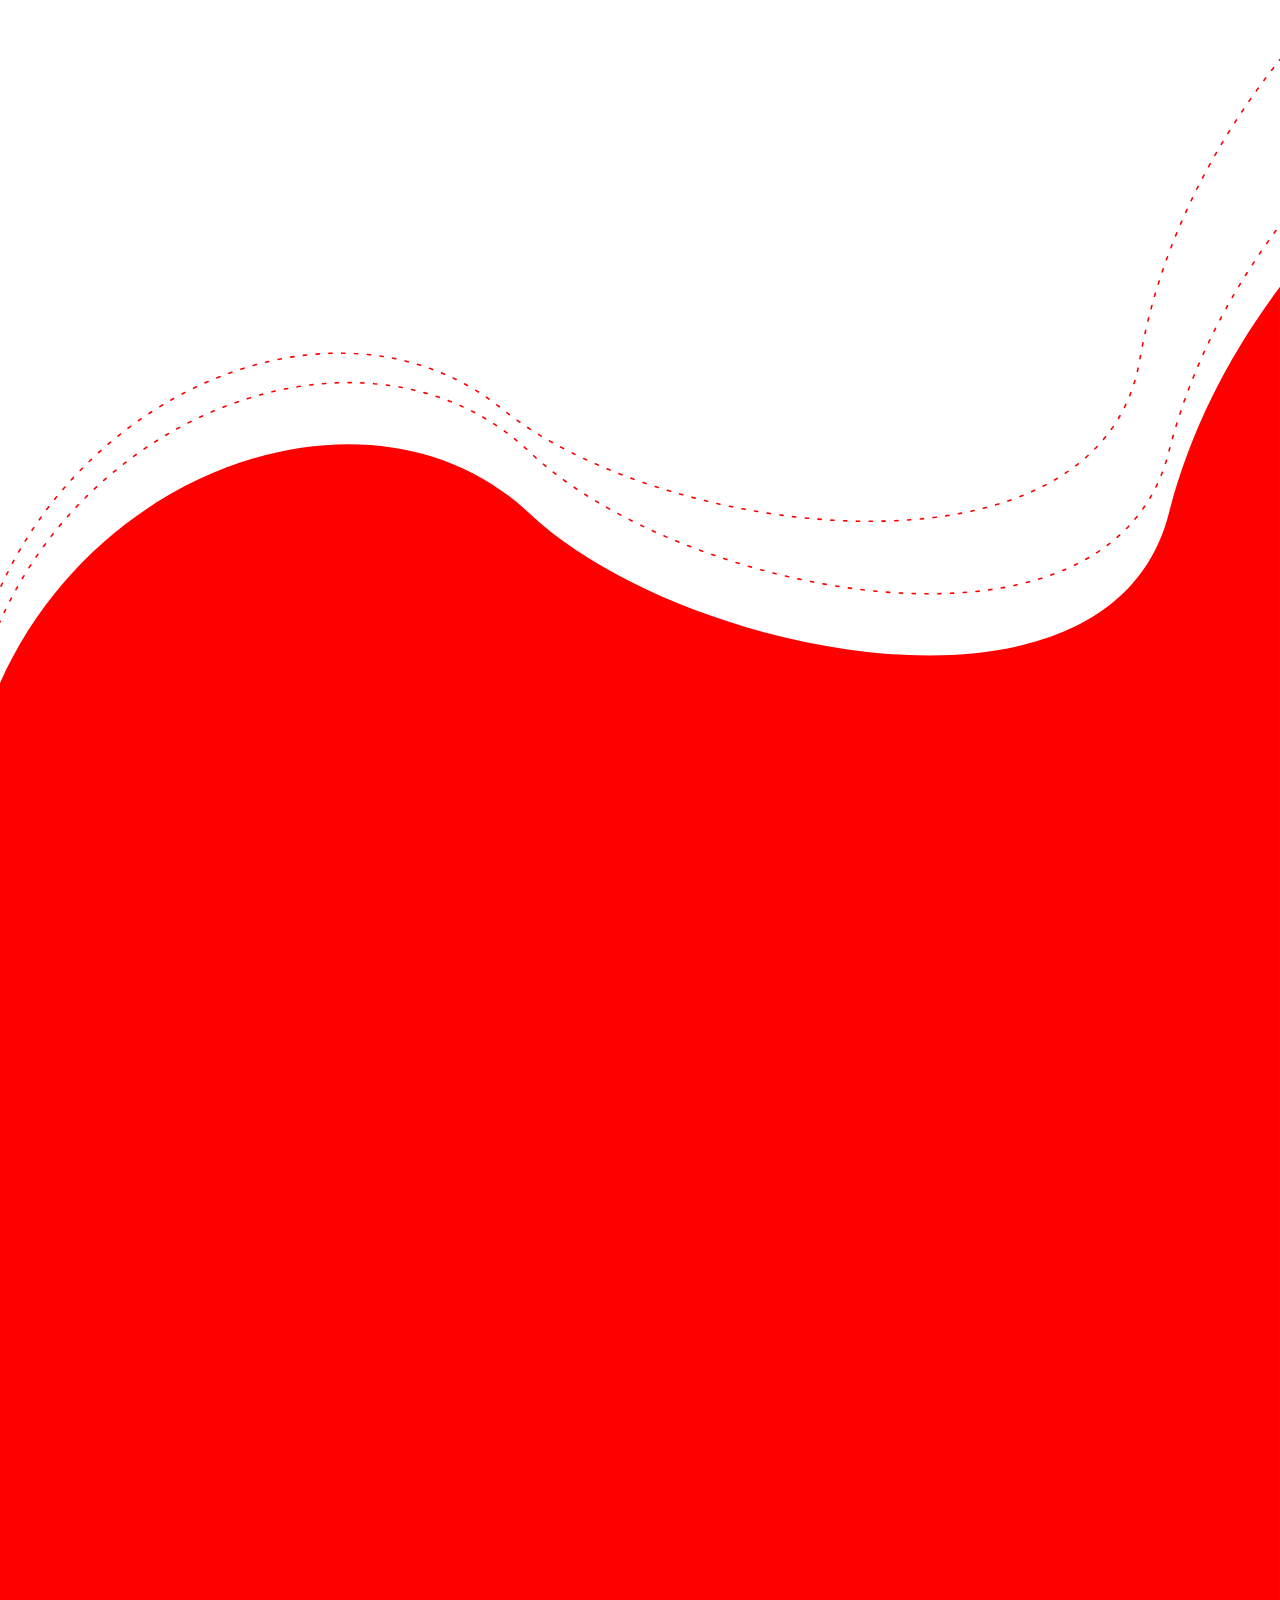
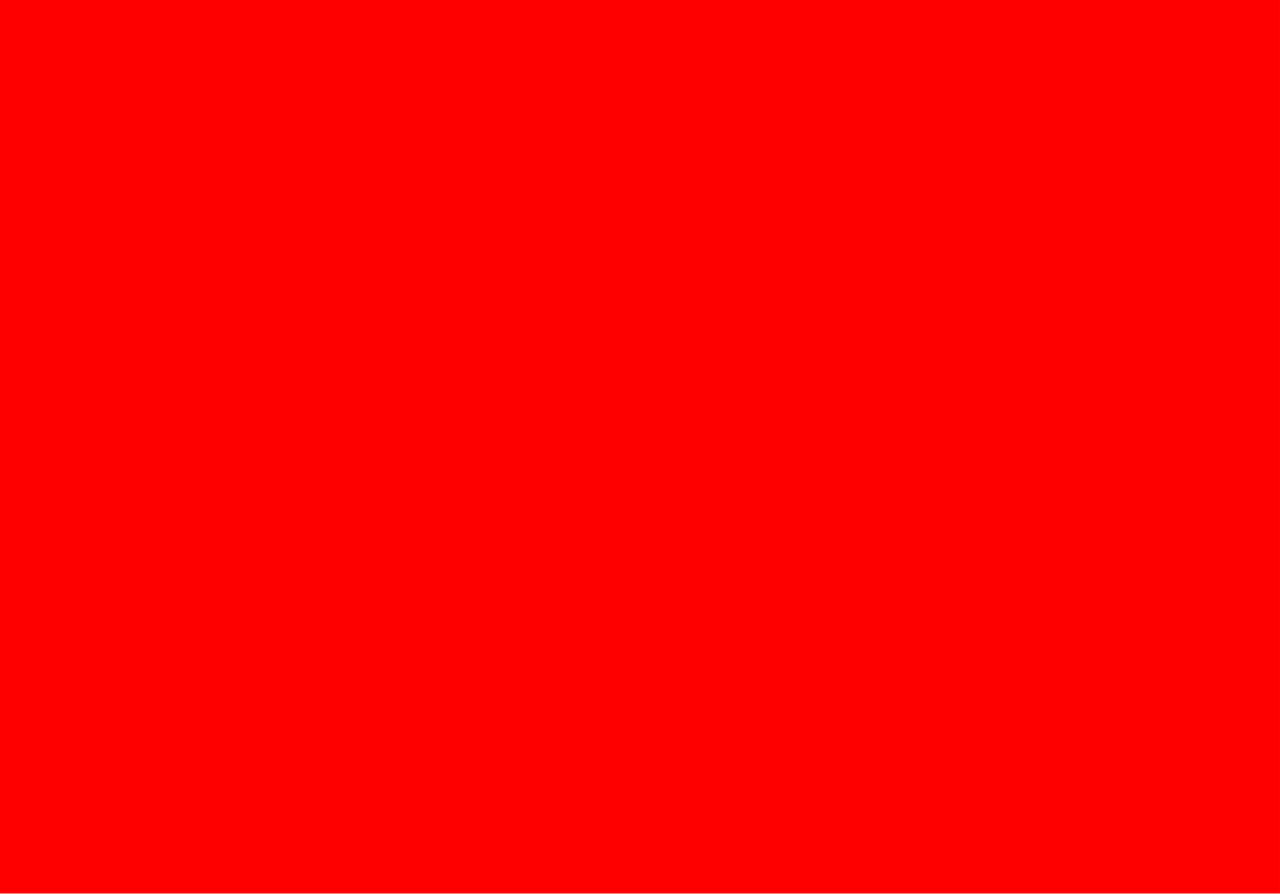
==== Dynamic Card Design/index.html @ 4f3ccba0 "Initialize project and added svg" ====
<html lang="en">
<head>

    <meta charset="utf-8" />
 <link rel="stylesheet" href="style.css" type="text/css" />
    <meta http-equiv="X-UA-Compatible" content="IE=edge">
    <meta name="viewport" content="width=device-width, initial-scale=1.0">
    <title>Dynamic Card Design</title>
</head>
<body>

    <main>
        <svg viewBox="0 0 1600 3117" fill-rule="evenodd" clip-rule="evenodd" stroke-linecap="round"
            stroke-linejoin="round" stroke-miterlimit="1.5">
            <g transform="scale(1 3.46333)">
                <path fill="none" d="M0 0h1600v900H0z" />
                <clipPath id="a">
                    <path d="M0 0h1600v900H0z" />
                </clipPath>
                <g clip-path="url(#a)">
                    <path class="background-svg"
                        d="M-46 310.394C-46 185.37 428.859 121.65 662 185.37c187.041 51.122 725.45 83.462 799 0 93.96-106.612 469-174.11 602-174.11s-84.67 981.425-84.67 981.425H-46v-682.29z"
                        fill="#ff0000" />
                    <path class="background-stroke"
                        d="M-46 1075c0-433 474.859-653.688 708-433 187.041 177.051 725.45 289.057 799 0 93.96-369.233 469-603 602-603"
                        fill="none" stroke="#ff0000" stroke-width="2" stroke-dasharray="4 12 0 0"
                        transform="matrix(1 0 0 .28874 0 -22.233)" />
                    <path class="background-stroke"
                        d="M-46 1075c0-433 474.859-653.688 708-433 187.041 177.051 725.45 289.057 799 0 93.96-369.233 469-603 602-603"
                        fill="none" stroke="#ff0000" stroke-width="2" stroke-dasharray="4 12 0 0"
                        transform="matrix(.997 -.02233 .07732 .28787 -81.512 -22.33)" />
                </g>
            </g>
        </svg>
    </main>

    <script src="index.js"></script>
</body>
</html>
---- Dynamic Card Design/style.css ----
*{
    margin: 0;
    padding: 0;
    box-sizing: border-box;
    font-family: 'Roboto', sans-serif;
}

*:before,
*:after {
    box-sizing: border-box;
}
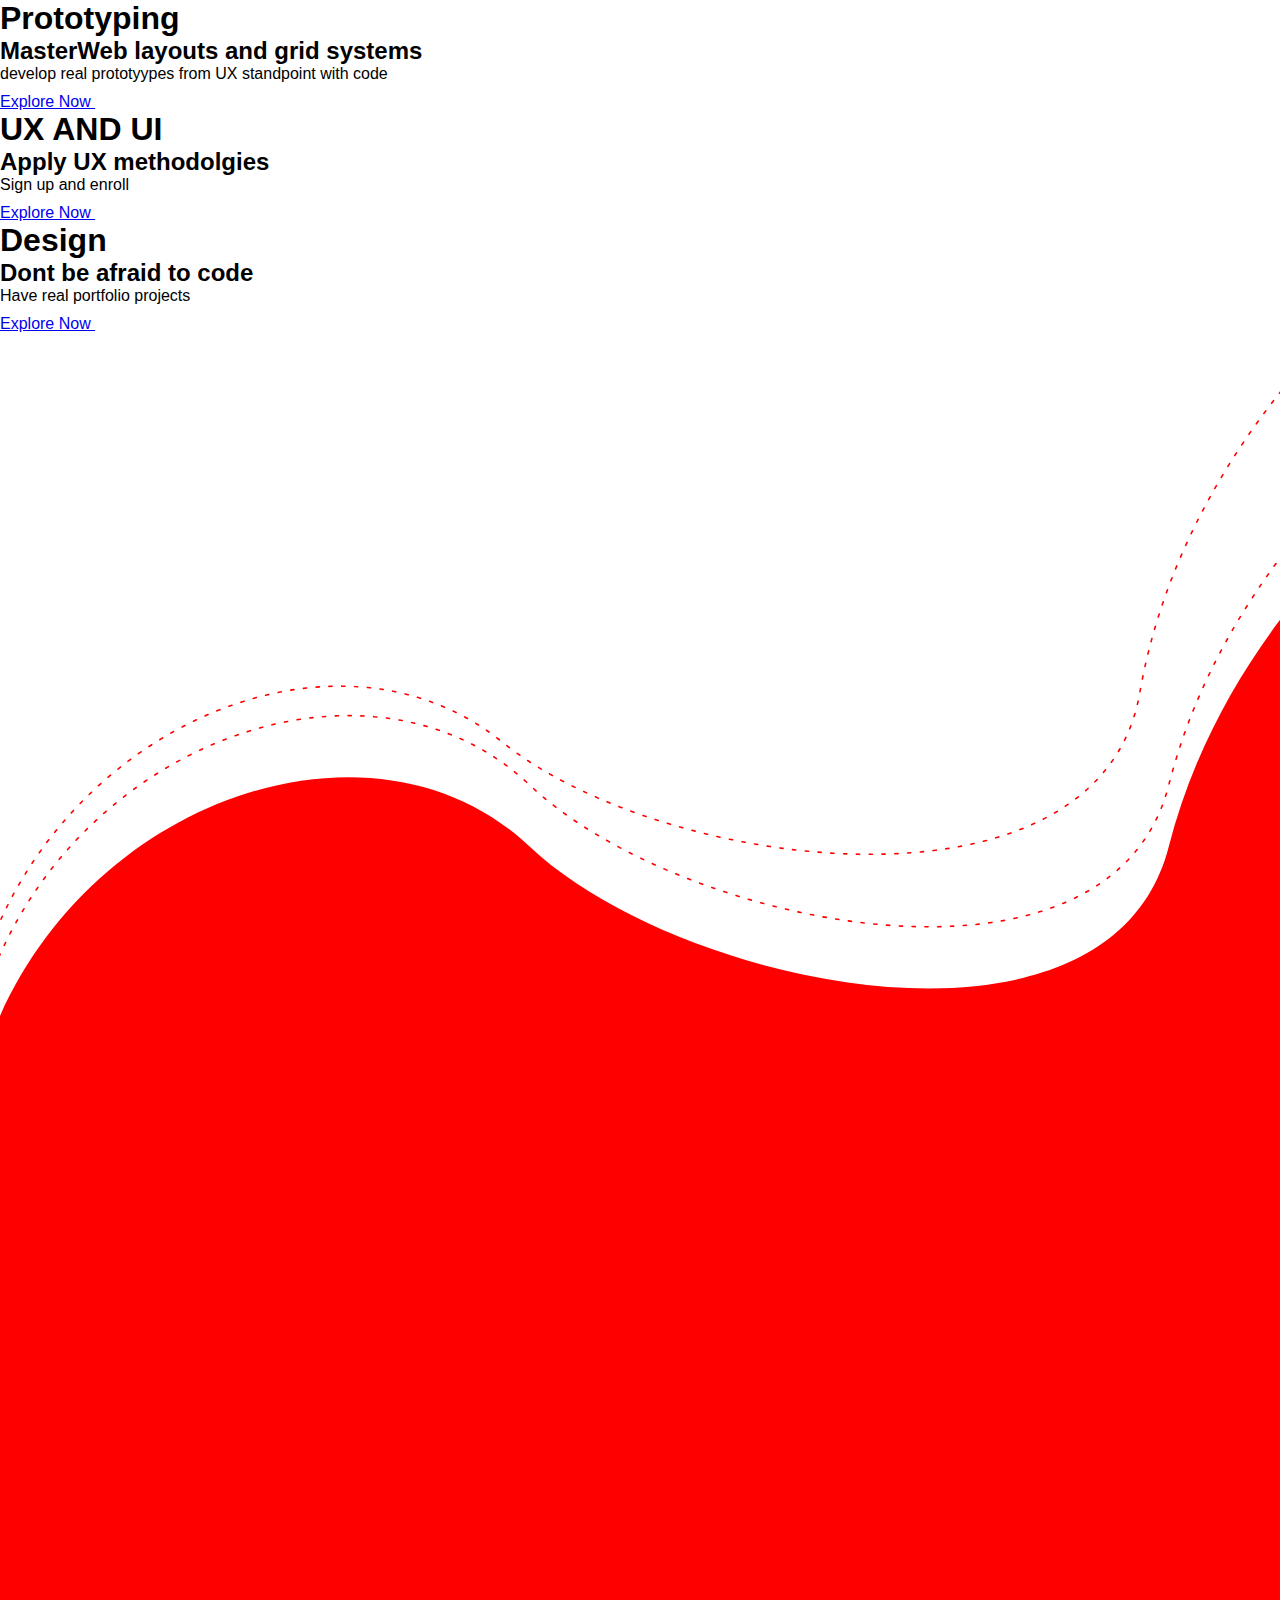
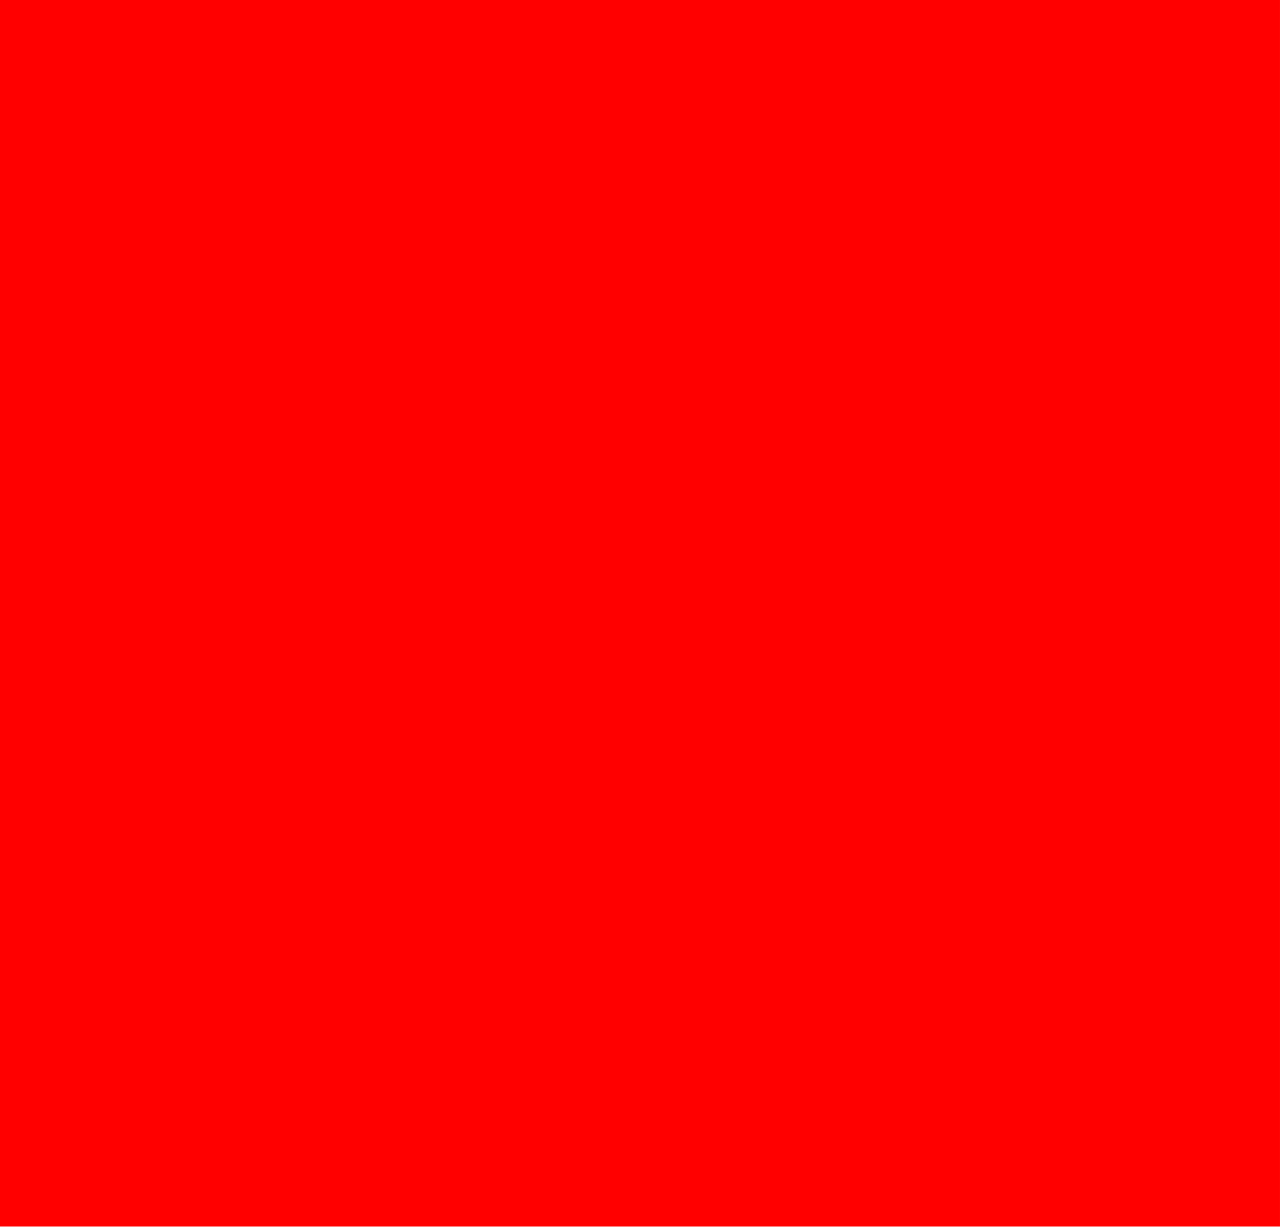
==== commit 27a673c6: "html skeleton done" ====
--- a/Dynamic Card Design/index.html
+++ b/Dynamic Card Design/index.html
@@ -8,6 +8,61 @@
     <title>Dynamic Card Design</title>
 </head>
 <body>
+
+    <section>
+        <div class="card">
+            <div class="card-body">
+            
+                <h1>Prototyping</h1>
+                <h2>MasterWeb layouts and grid systems</h2>
+                <p>develop real prototyypes from UX standpoint with code</p>
+             </div>
+             <div class="card-button">
+                <a href="$">Explore Now <svg style="width:24px;height:24px" viewBox="0 0 24 24">
+                    <path fill="#ffffff"
+                        d="M4,11V13H16L10.5,18.5L11.92,19.92L19.84,12L11.92,4.08L10.5,5.5L16,11H4Z" />
+                </svg>
+            </a>
+             </div>
+
+        </div>
+
+        <div class="card">
+            <div class="card-body">
+            
+                <h1>UX AND UI</h1>
+                <h2>Apply UX methodolgies</h2>
+                <p>Sign up and enroll</p>
+             </div>
+             <div class="card-button">
+                <a href="$">Explore Now <svg style="width:24px;height:24px" viewBox="0 0 24 24">
+                    <path fill="#ffffff"
+                        d="M4,11V13H16L10.5,18.5L11.92,19.92L19.84,12L11.92,4.08L10.5,5.5L16,11H4Z" />
+                </svg>
+            </a>
+             </div>
+
+        </div>
+
+        <div class="card">
+            <div class="card-body">
+            
+                <h1>Design</h1>
+                <h2>Dont be afraid to code</h2>
+                <p>Have real portfolio projects</p>
+             </div>
+             <div class="card-button">
+                <a href="$">Explore Now <svg style="width:24px;height:24px" viewBox="0 0 24 24">
+                    <path fill="#ffffff"
+                        d="M4,11V13H16L10.5,18.5L11.92,19.92L19.84,12L11.92,4.08L10.5,5.5L16,11H4Z" />
+                </svg>
+            </a>
+             </div>
+
+        </div>
+        
+    </section>
+
 
     <main>
         <svg viewBox="0 0 1600 3117" fill-rule="evenodd" clip-rule="evenodd" stroke-linecap="round"
@@ -33,7 +88,7 @@
             </g>
         </svg>
     </main>
-
+   
     <script src="index.js"></script>
 </body>
 </html>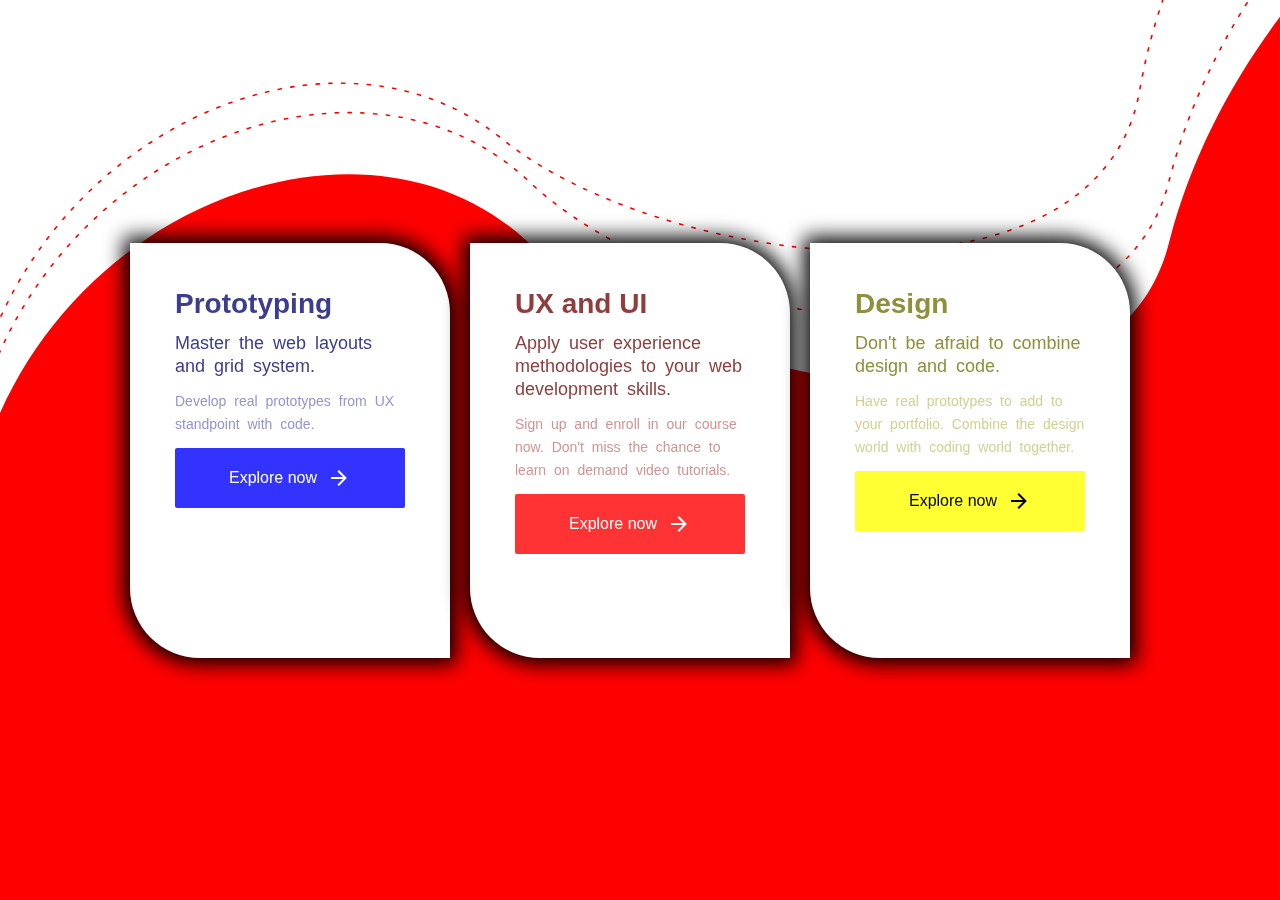
==== commit 92ccc352: "css styles complete" ====
--- a/Dynamic Card Design/index.html
+++ b/Dynamic Card Design/index.html
@@ -1,71 +1,69 @@
+<!DOCTYPE html>
 <html lang="en">
+
 <head>
-
-    <meta charset="utf-8" />
- <link rel="stylesheet" href="style.css" type="text/css" />
-    <meta http-equiv="X-UA-Compatible" content="IE=edge">
+    <meta charset="UTF-8">
     <meta name="viewport" content="width=device-width, initial-scale=1.0">
+    <link rel="shortcut icon" type="image/png" href="img/myHeart.png">
+    <link rel="stylesheet" href="style.css">
     <title>Dynamic Card Design</title>
 </head>
+
 <body>
 
+    <!-- (1)- Creating section -->
     <section>
+        <!-- (2)- Creating card -->
+        <div class="card">
+            <!-- (3)- Creating card body -->
+            <div class="card-body">
+                <h1>Prototyping</h1>
+                <h2>Master the web layouts and grid system.</h2>
+                <p>Develop real prototypes from UX standpoint with code.</p>
+            </div>
+            <!-- (4)- Creating card button -->
+            <div class="card-button">
+                <a class="explore" href="#">Explore now<svg style="width:24px;height:24px" viewBox="0 0 24 24">
+                        <path fill="#ffffff"
+                            d="M4,11V13H16L10.5,18.5L11.92,19.92L19.84,12L11.92,4.08L10.5,5.5L16,11H4Z" />
+                    </svg></a>
+            </div>
+        </div>
+        <!-- (5)- Repeat card -->
         <div class="card">
             <div class="card-body">
-            
-                <h1>Prototyping</h1>
-                <h2>MasterWeb layouts and grid systems</h2>
-                <p>develop real prototyypes from UX standpoint with code</p>
-             </div>
-             <div class="card-button">
-                <a href="$">Explore Now <svg style="width:24px;height:24px" viewBox="0 0 24 24">
-                    <path fill="#ffffff"
-                        d="M4,11V13H16L10.5,18.5L11.92,19.92L19.84,12L11.92,4.08L10.5,5.5L16,11H4Z" />
-                </svg>
-            </a>
-             </div>
-
+                <h1>UX and UI</h1>
+                <h2>Apply user experience methodologies to your web development skills.</h2>
+                <p>Sign up and enroll in our course now. Don't miss the chance to learn on demand video tutorials.</p>
+            </div>
+            <div class="card-button">
+                <a class="explore" href="#">Explore now<svg style="width:24px;height:24px" viewBox="0 0 24 24">
+                        <path fill="#ffffff"
+                            d="M4,11V13H16L10.5,18.5L11.92,19.92L19.84,12L11.92,4.08L10.5,5.5L16,11H4Z" />
+                    </svg></a>
+            </div>
         </div>
-
+        <!-- (6)- Repeat card -->
         <div class="card">
             <div class="card-body">
-            
-                <h1>UX AND UI</h1>
-                <h2>Apply UX methodolgies</h2>
-                <p>Sign up and enroll</p>
-             </div>
-             <div class="card-button">
-                <a href="$">Explore Now <svg style="width:24px;height:24px" viewBox="0 0 24 24">
-                    <path fill="#ffffff"
-                        d="M4,11V13H16L10.5,18.5L11.92,19.92L19.84,12L11.92,4.08L10.5,5.5L16,11H4Z" />
-                </svg>
-            </a>
-             </div>
-
+                <h1>Design</h1>
+                <h2>Don't be afraid to combine design and code.</h2>
+                <p>Have real prototypes to add to your portfolio. Combine the design world with coding world together.
+                </p>
+            </div>
+            <div class="card-button">
+                <a class="explore" href="#">Explore now<svg style="width:24px;height:24px" viewBox="0 0 24 24">
+                        <path fill="000000"
+                            d="M4,11V13H16L10.5,18.5L11.92,19.92L19.84,12L11.92,4.08L10.5,5.5L16,11H4Z" />
+                    </svg></a>
+            </div>
         </div>
-
-        <div class="card">
-            <div class="card-body">
-            
-                <h1>Design</h1>
-                <h2>Dont be afraid to code</h2>
-                <p>Have real portfolio projects</p>
-             </div>
-             <div class="card-button">
-                <a href="$">Explore Now <svg style="width:24px;height:24px" viewBox="0 0 24 24">
-                    <path fill="#ffffff"
-                        d="M4,11V13H16L10.5,18.5L11.92,19.92L19.84,12L11.92,4.08L10.5,5.5L16,11H4Z" />
-                </svg>
-            </a>
-             </div>
-
-        </div>
-        
     </section>
 
 
+    <!-- (7)- Adding SVG -->
     <main>
-        <svg viewBox="0 0 1600 3117" fill-rule="evenodd" clip-rule="evenodd" stroke-linecap="round"
+        <svg  viewBox="0 0 1600 3117" fill-rule="evenodd" clip-rule="evenodd" stroke-linecap="round"
             stroke-linejoin="round" stroke-miterlimit="1.5">
             <g transform="scale(1 3.46333)">
                 <path fill="none" d="M0 0h1600v900H0z" />
@@ -88,7 +86,8 @@
             </g>
         </svg>
     </main>
-   
+
     <script src="index.js"></script>
 </body>
+
 </html>--- a/Dynamic Card Design/style.css
+++ b/Dynamic Card Design/style.css
@@ -9,3 +9,129 @@
 *:after {
     box-sizing: border-box;
 }
+
+body{
+    width: 100%;
+    height: 100vh;
+    display: flex;
+    justify-content: center;
+    align-items: center;
+    background-color: white;
+}
+
+section{
+    display: flex;
+}
+
+main{
+    position: fixed;
+    z-index: -10;
+    top: -30%;
+    right: 0;
+    width: 100%;
+}
+
+.card{
+    width: 320px;
+    height: 415px;
+    padding: 45px;
+    margin-right: 20px;
+    border-radius: 0 70px;
+    background-color: white;
+    box-shadow: 0 0 20px 6px black;
+    transform: scale(1);
+    transition: all 0.2s ease;
+}
+
+.card:hover{
+    transform: scale(1.1);
+    border-radius: 0;
+}
+
+.card-body h1{
+    font-size: 28px;
+    margin-bottom: 12px;
+    color: hsl(240, 40%, 40%);
+}
+
+.card-body h2{
+    font-size: 18px;
+    font-weight: 300;
+    margin-bottom: 12px;
+    color: hsl(240, 40%, 40%);
+    line-height: 23px;
+    word-spacing: 4px;
+}
+
+.card-body p{
+    font-size: 14px;
+    font-weight: 300;
+    margin-bottom: 12px;
+    color: hsl(240, 40%, 70%);
+    line-height: 23px;
+    word-spacing: 4px;
+}
+
+a:link, a:visited,a:active{
+    text-decoration: none;
+    color: #fff;
+    background-color: hsl(240, 100%, 60%);
+}
+
+.explore{
+    padding: 18px;
+    border-radius: 2px;
+    width: 100%;
+    display: flex;
+    justify-content: center;
+    align-items: center;
+}
+.explore svg{
+    margin-left: 10px;
+    transform: translateX(0);
+    transition: all 0.2s ease;
+}
+.explore:hover svg{
+    transform: translateX(20px);
+}
+
+.card-button{
+    margin-top: auto;
+}
+
+.card:nth-of-type(2) h1{
+    color: hsl(0,40%,40%);
+
+}
+
+.card:nth-of-type(2) h2{
+    color: hsl(0,40%,40%);
+
+}
+.card:nth-of-type(2) p{
+    color: hsl(0,40%,70%);
+
+}
+.card:nth-of-type(2) .card-button .explore{
+   background-color:  hsl(0,100%,60%);
+
+}
+
+.card:nth-of-type(3) h1{
+    color: hsl(60,40%,40%);
+
+}
+
+.card:nth-of-type(3) h2{
+    color: hsl(60,40%,40%);
+
+}
+.card:nth-of-type(3) p{
+    color: hsl(60,40%,70%);
+
+}
+.card:nth-of-type(3) .card-button .explore{
+   background-color:  hsl(60,100%,60%);
+   color: black;
+}
+
